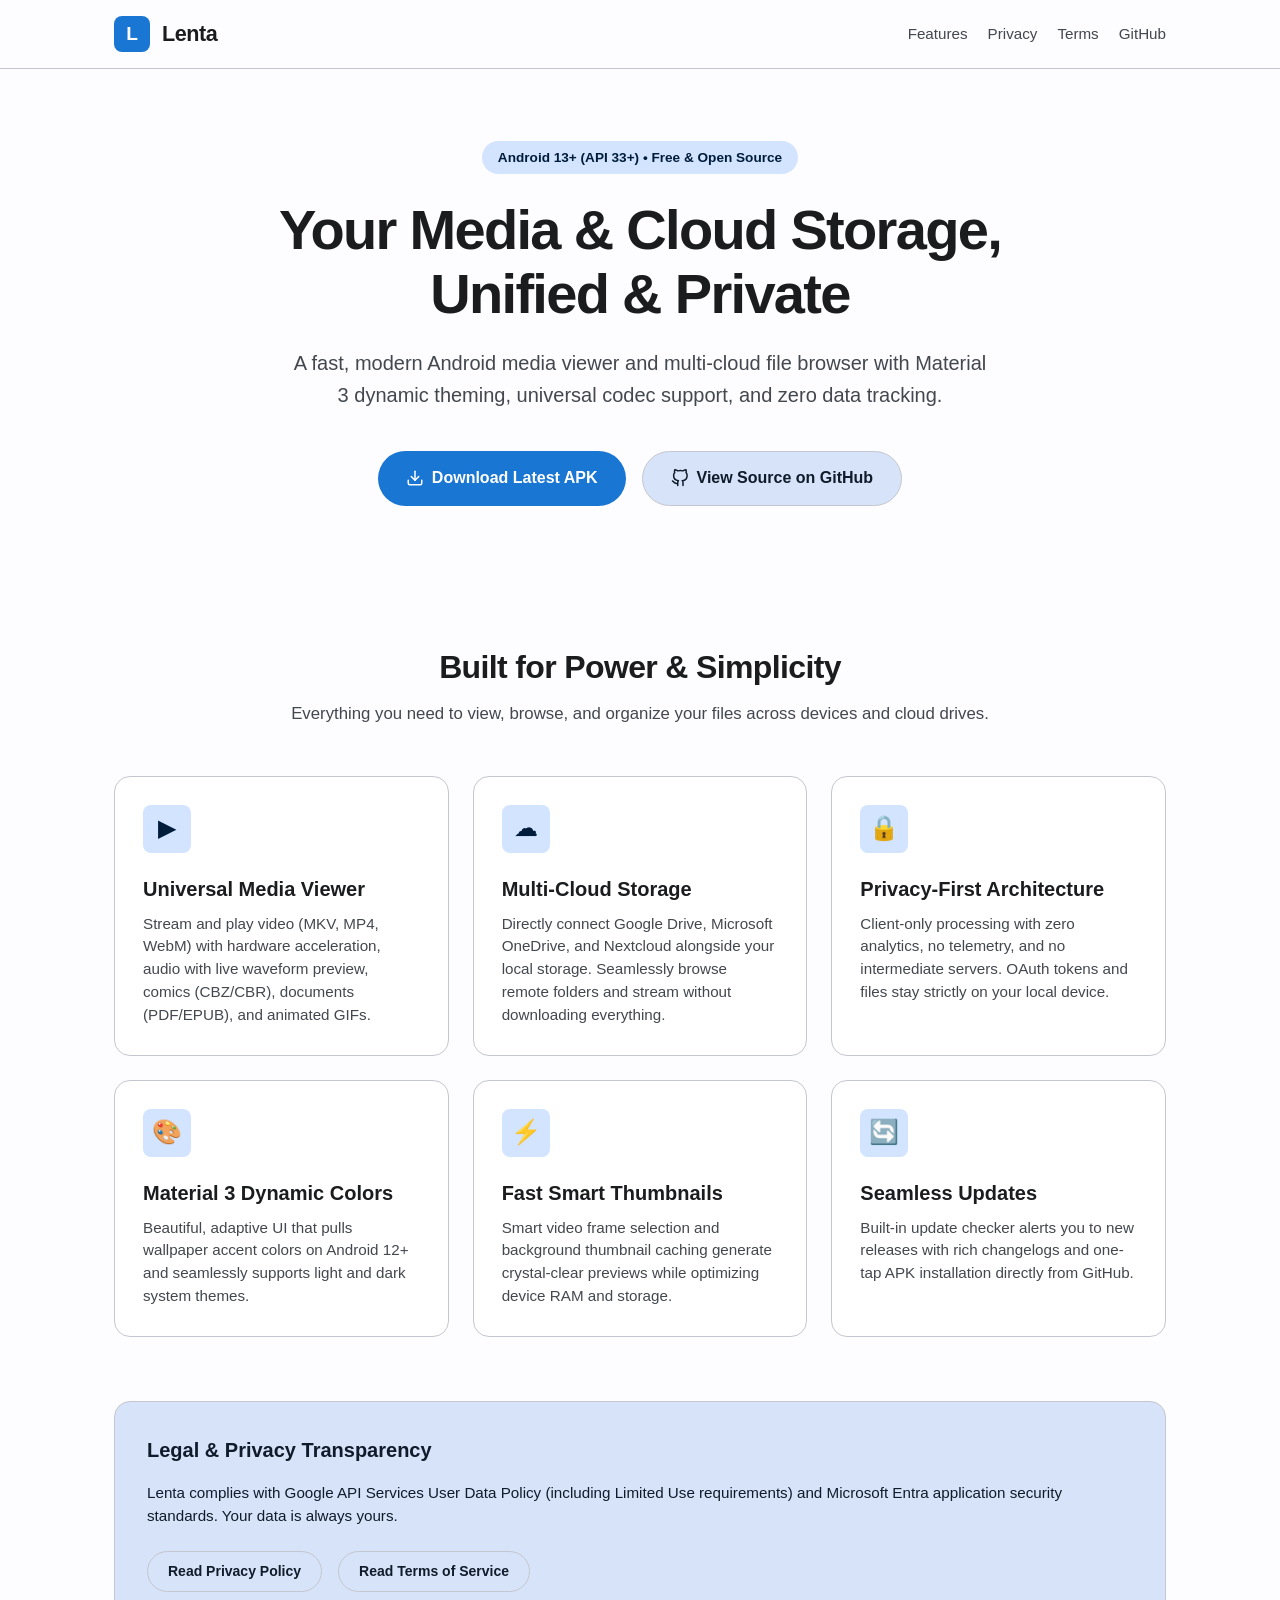
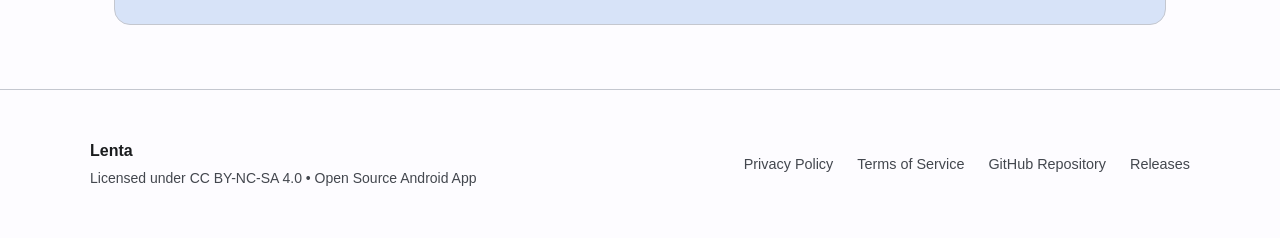
==== index.html @ 22934fb0 "github page and google property verification" ====
<!DOCTYPE html>
<html lang="en">
<head>
    <meta charset="UTF-8">
    <meta name="viewport" content="width=device-width, initial-scale=1.0">
    <meta name="google-site-verification" content="ZtHjuldc7rMnnBgxdYXIUR3T93fmiuFQ7Y9afFkG1KY" />
    <meta name="description" content="Lenta - Modern, privacy-focused media viewer and multi-cloud storage browser for Android.">
    <meta name="theme-color" content="#1976d2">
    <title>Lenta - Modern Media Viewer & Multi-Cloud Browser</title>
    <style>
        :root {
            --md-sys-color-primary: #1976d2;
            --md-sys-color-on-primary: #ffffff;
            --md-sys-color-primary-container: #d2e4ff;
            --md-sys-color-on-primary-container: #001c3b;
            --md-sys-color-secondary: #535f70;
            --md-sys-color-on-secondary: #ffffff;
            --md-sys-color-secondary-container: #d7e3f8;
            --md-sys-color-on-secondary-container: #101c2b;
            --md-sys-color-surface: #fdfcff;
            --md-sys-color-on-surface: #1a1c1e;
            --md-sys-color-surface-variant: #e0e2ec;
            --md-sys-color-on-surface-variant: #43474e;
            --md-sys-color-outline: #73777f;
            --md-sys-color-outline-variant: #c4c7cf;
            --md-sys-color-background: #fdfcff;
            --md-sys-color-on-background: #1a1c1e;
            --md-sys-color-card: #ffffff;
            --shadow-sm: 0 1px 3px rgba(0,0,0,0.12), 0 1px 2px rgba(0,0,0,0.24);
            --shadow-md: 0 4px 6px -1px rgba(0,0,0,0.1), 0 2px 4px -1px rgba(0,0,0,0.06);
            --shadow-lg: 0 10px 15px -3px rgba(0,0,0,0.1), 0 4px 6px -2px rgba(0,0,0,0.05);
            --radius-sm: 8px;
            --radius-md: 16px;
            --radius-lg: 24px;
            --radius-full: 9999px;
        }

        @media (prefers-color-scheme: dark) {
            :root {
                --md-sys-color-primary: #9ecaff;
                --md-sys-color-on-primary: #003258;
                --md-sys-color-primary-container: #00497d;
                --md-sys-color-on-primary-container: #d2e4ff;
                --md-sys-color-secondary: #bbc7db;
                --md-sys-color-on-secondary: #253140;
                --md-sys-color-secondary-container: #3c4858;
                --md-sys-color-on-secondary-container: #d7e3f8;
                --md-sys-color-surface: #1a1c1e;
                --md-sys-color-on-surface: #e2e2e6;
                --md-sys-color-surface-variant: #43474e;
                --md-sys-color-on-surface-variant: #c4c7cf;
                --md-sys-color-outline: #8d9199;
                --md-sys-color-outline-variant: #43474e;
                --md-sys-color-background: #121316;
                --md-sys-color-on-background: #e2e2e6;
                --md-sys-color-card: #1e2023;
                --shadow-sm: 0 1px 3px rgba(0,0,0,0.3);
                --shadow-md: 0 4px 6px rgba(0,0,0,0.4);
                --shadow-lg: 0 10px 20px rgba(0,0,0,0.5);
            }
        }

        * {
            box-sizing: border-box;
            margin: 0;
            padding: 0;
        }

        body {
            font-family: -apple-system, BlinkMacSystemFont, "Segoe UI", Roboto, Helvetica, Arial, sans-serif;
            background-color: var(--md-sys-color-background);
            color: var(--md-sys-color-on-background);
            line-height: 1.6;
            -webkit-font-smoothing: antialiased;
        }

        header {
            border-bottom: 1px solid var(--md-sys-color-outline-variant);
            position: sticky;
            top: 0;
            background: var(--md-sys-color-background);
            backdrop-filter: blur(8px);
            z-index: 100;
        }

        .nav-container {
            max-width: 1100px;
            margin: 0 auto;
            padding: 1rem 1.5rem;
            display: flex;
            justify-content: space-between;
            align-items: center;
        }

        .brand {
            display: flex;
            align-items: center;
            gap: 0.75rem;
            text-decoration: none;
            color: var(--md-sys-color-on-background);
            font-size: 1.35rem;
            font-weight: 700;
            letter-spacing: -0.02em;
        }

        .brand-icon {
            width: 36px;
            height: 36px;
            background: var(--md-sys-color-primary);
            color: var(--md-sys-color-on-primary);
            border-radius: var(--radius-sm);
            display: flex;
            align-items: center;
            justify-content: center;
            font-size: 1.2rem;
            font-weight: 800;
        }

        .nav-links {
            display: flex;
            align-items: center;
            gap: 1.25rem;
            list-style: none;
        }

        .nav-links a {
            text-decoration: none;
            color: var(--md-sys-color-on-surface-variant);
            font-weight: 500;
            font-size: 0.95rem;
            transition: color 0.2s ease;
        }

        .nav-links a:hover {
            color: var(--md-sys-color-primary);
        }

        .hero {
            max-width: 1100px;
            margin: 0 auto;
            padding: 4.5rem 1.5rem 3rem;
            text-align: center;
        }

        .hero-badge {
            display: inline-flex;
            align-items: center;
            gap: 0.5rem;
            background: var(--md-sys-color-primary-container);
            color: var(--md-sys-color-on-primary-container);
            padding: 0.35rem 1rem;
            border-radius: var(--radius-full);
            font-size: 0.85rem;
            font-weight: 600;
            margin-bottom: 1.5rem;
        }

        .hero h1 {
            font-size: clamp(2.2rem, 5vw, 3.5rem);
            font-weight: 800;
            line-height: 1.15;
            letter-spacing: -0.03em;
            margin-bottom: 1.25rem;
        }

        .hero p {
            font-size: clamp(1.05rem, 2vw, 1.25rem);
            color: var(--md-sys-color-on-surface-variant);
            max-width: 700px;
            margin: 0 auto 2.5rem;
        }

        .cta-buttons {
            display: flex;
            flex-wrap: wrap;
            gap: 1rem;
            justify-content: center;
            margin-bottom: 3.5rem;
        }

        .btn {
            display: inline-flex;
            align-items: center;
            gap: 0.5rem;
            padding: 0.85rem 1.75rem;
            border-radius: var(--radius-full);
            text-decoration: none;
            font-weight: 600;
            font-size: 1rem;
            transition: transform 0.15s ease, box-shadow 0.15s ease;
            cursor: pointer;
        }

        .btn:hover {
            transform: translateY(-2px);
            box-shadow: var(--shadow-md);
        }

        .btn:active {
            transform: translateY(0);
        }

        .btn-primary {
            background: var(--md-sys-color-primary);
            color: var(--md-sys-color-on-primary);
        }

        .btn-secondary {
            background: var(--md-sys-color-secondary-container);
            color: var(--md-sys-color-on-secondary-container);
            border: 1px solid var(--md-sys-color-outline-variant);
        }

        .features {
            max-width: 1100px;
            margin: 0 auto;
            padding: 2rem 1.5rem 4rem;
        }

        .section-title {
            text-align: center;
            margin-bottom: 3rem;
        }

        .section-title h2 {
            font-size: 2rem;
            font-weight: 700;
            margin-bottom: 0.5rem;
            letter-spacing: -0.02em;
        }

        .section-title p {
            color: var(--md-sys-color-on-surface-variant);
            font-size: 1.05rem;
        }

        .grid {
            display: grid;
            grid-template-columns: repeat(auto-fit, minmax(300px, 1fr));
            gap: 1.5rem;
        }

        .card {
            background: var(--md-sys-color-card);
            border: 1px solid var(--md-sys-color-outline-variant);
            border-radius: var(--radius-md);
            padding: 1.75rem;
            transition: transform 0.2s ease, box-shadow 0.2s ease;
        }

        .card:hover {
            transform: translateY(-4px);
            box-shadow: var(--shadow-md);
        }

        .card-icon {
            width: 48px;
            height: 48px;
            border-radius: var(--radius-sm);
            background: var(--md-sys-color-primary-container);
            color: var(--md-sys-color-on-primary-container);
            display: flex;
            align-items: center;
            justify-content: center;
            font-size: 1.5rem;
            margin-bottom: 1.25rem;
        }

        .card h3 {
            font-size: 1.25rem;
            font-weight: 600;
            margin-bottom: 0.5rem;
        }

        .card p {
            color: var(--md-sys-color-on-surface-variant);
            font-size: 0.95rem;
            line-height: 1.5;
        }

        .compliance-banner {
            max-width: 1100px;
            margin: 0 auto 4rem;
            padding: 0 1.5rem;
        }

        .banner-inner {
            background: var(--md-sys-color-secondary-container);
            color: var(--md-sys-color-on-secondary-container);
            border-radius: var(--radius-md);
            padding: 2rem;
            display: flex;
            flex-direction: column;
            gap: 1rem;
            border: 1px solid var(--md-sys-color-outline-variant);
        }

        .banner-inner h3 {
            font-size: 1.25rem;
            font-weight: 700;
        }

        .banner-inner p {
            font-size: 0.95rem;
            line-height: 1.5;
        }

        .banner-links {
            display: flex;
            flex-wrap: wrap;
            gap: 1rem;
            margin-top: 0.5rem;
        }

        footer {
            border-top: 1px solid var(--md-sys-color-outline-variant);
            background: var(--md-sys-color-surface);
            padding: 3rem 1.5rem;
        }

        .footer-container {
            max-width: 1100px;
            margin: 0 auto;
            display: flex;
            flex-wrap: wrap;
            justify-content: space-between;
            align-items: center;
            gap: 1.5rem;
        }

        .footer-left {
            display: flex;
            flex-direction: column;
            gap: 0.25rem;
        }

        .footer-left p {
            font-size: 0.875rem;
            color: var(--md-sys-color-on-surface-variant);
        }

        .footer-links {
            display: flex;
            flex-wrap: wrap;
            gap: 1.5rem;
            list-style: none;
        }

        .footer-links a {
            text-decoration: none;
            color: var(--md-sys-color-on-surface-variant);
            font-size: 0.9rem;
            transition: color 0.2s ease;
        }

        .footer-links a:hover {
            color: var(--md-sys-color-primary);
        }
    </style>
</head>
<body>
    <header>
        <nav class="nav-container">
            <a href="index.html" class="brand">
                <div class="brand-icon">L</div>
                <span>Lenta</span>
            </a>
            <ul class="nav-links">
                <li><a href="#features">Features</a></li>
                <li><a href="privacy.html">Privacy</a></li>
                <li><a href="terms.html">Terms</a></li>
                <li><a href="https://github.com/lvsovoy/lenta" target="_blank" rel="noopener">GitHub</a></li>
            </ul>
        </nav>
    </header>

    <main>
        <section class="hero">
            <div class="hero-badge">Android 13+ (API 33+) &bull; Free & Open Source</div>
            <h1>Your Media & Cloud Storage,<br>Unified & Private</h1>
            <p>A fast, modern Android media viewer and multi-cloud file browser with Material 3 dynamic theming, universal codec support, and zero data tracking.</p>
            <div class="cta-buttons">
                <a href="https://github.com/lvsovoy/lenta/releases/latest" class="btn btn-primary" target="_blank" rel="noopener">
                    <svg width="18" height="18" viewBox="0 0 24 24" fill="none" stroke="currentColor" stroke-width="2" stroke-linecap="round" stroke-linejoin="round"><path d="M21 15v4a2 2 0 0 1-2 2H5a2 2 0 0 1-2-2v-4"></path><polyline points="7 10 12 15 17 10"></polyline><line x1="12" y1="15" x2="12" y2="3"></line></svg>
                    Download Latest APK
                </a>
                <a href="https://github.com/lvsovoy/lenta" class="btn btn-secondary" target="_blank" rel="noopener">
                    <svg width="18" height="18" viewBox="0 0 24 24" fill="none" stroke="currentColor" stroke-width="2" stroke-linecap="round" stroke-linejoin="round"><path d="M9 19c-5 1.5-5-2.5-7-3m14 6v-3.87a3.37 3.37 0 0 0-.94-2.61c3.14-.35 6.44-1.54 6.44-7A5.44 5.44 0 0 0 20 4.77 5.07 5.07 0 0 0 19.91 1S18.73.65 16 2.48a13.38 13.38 0 0 0-7 0C6.27.65 5.09 1 5.09 1A5.07 5.07 0 0 0 5 4.77a5.44 5.44 0 0 0-1.5 3.78c0 5.42 3.3 6.61 6.44 7A3.37 3.37 0 0 0 9 18.13V22"></path></svg>
                    View Source on GitHub
                </a>
            </div>
        </section>

        <section class="features" id="features">
            <div class="section-title">
                <h2>Built for Power & Simplicity</h2>
                <p>Everything you need to view, browse, and organize your files across devices and cloud drives.</p>
            </div>
            <div class="grid">
                <div class="card">
                    <div class="card-icon">&#9654;</div>
                    <h3>Universal Media Viewer</h3>
                    <p>Stream and play video (MKV, MP4, WebM) with hardware acceleration, audio with live waveform preview, comics (CBZ/CBR), documents (PDF/EPUB), and animated GIFs.</p>
                </div>
                <div class="card">
                    <div class="card-icon">&#9729;</div>
                    <h3>Multi-Cloud Storage</h3>
                    <p>Directly connect Google Drive, Microsoft OneDrive, and Nextcloud alongside your local storage. Seamlessly browse remote folders and stream without downloading everything.</p>
                </div>
                <div class="card">
                    <div class="card-icon">&#128274;</div>
                    <h3>Privacy-First Architecture</h3>
                    <p>Client-only processing with zero analytics, no telemetry, and no intermediate servers. OAuth tokens and files stay strictly on your local device.</p>
                </div>
                <div class="card">
                    <div class="card-icon">&#127912;</div>
                    <h3>Material 3 Dynamic Colors</h3>
                    <p>Beautiful, adaptive UI that pulls wallpaper accent colors on Android 12+ and seamlessly supports light and dark system themes.</p>
                </div>
                <div class="card">
                    <div class="card-icon">&#9889;</div>
                    <h3>Fast Smart Thumbnails</h3>
                    <p>Smart video frame selection and background thumbnail caching generate crystal-clear previews while optimizing device RAM and storage.</p>
                </div>
                <div class="card">
                    <div class="card-icon">&#128260;</div>
                    <h3>Seamless Updates</h3>
                    <p>Built-in update checker alerts you to new releases with rich changelogs and one-tap APK installation directly from GitHub.</p>
                </div>
            </div>
        </section>

        <section class="compliance-banner">
            <div class="banner-inner">
                <h3>Legal & Privacy Transparency</h3>
                <p>Lenta complies with Google API Services User Data Policy (including Limited Use requirements) and Microsoft Entra application security standards. Your data is always yours.</p>
                <div class="banner-links">
                    <a href="privacy.html" class="btn btn-secondary" style="font-size: 0.875rem; padding: 0.5rem 1.25rem;">Read Privacy Policy</a>
                    <a href="terms.html" class="btn btn-secondary" style="font-size: 0.875rem; padding: 0.5rem 1.25rem;">Read Terms of Service</a>
                </div>
            </div>
        </section>
    </main>

    <footer>
        <div class="footer-container">
            <div class="footer-left">
                <strong>Lenta</strong>
                <p>Licensed under CC BY-NC-SA 4.0 &bull; Open Source Android App</p>
            </div>
            <ul class="footer-links">
                <li><a href="privacy.html">Privacy Policy</a></li>
                <li><a href="terms.html">Terms of Service</a></li>
                <li><a href="https://github.com/lvsovoy/lenta" target="_blank" rel="noopener">GitHub Repository</a></li>
                <li><a href="https://github.com/lvsovoy/lenta/releases" target="_blank" rel="noopener">Releases</a></li>
            </ul>
        </div>
    </footer>
</body>
</html>
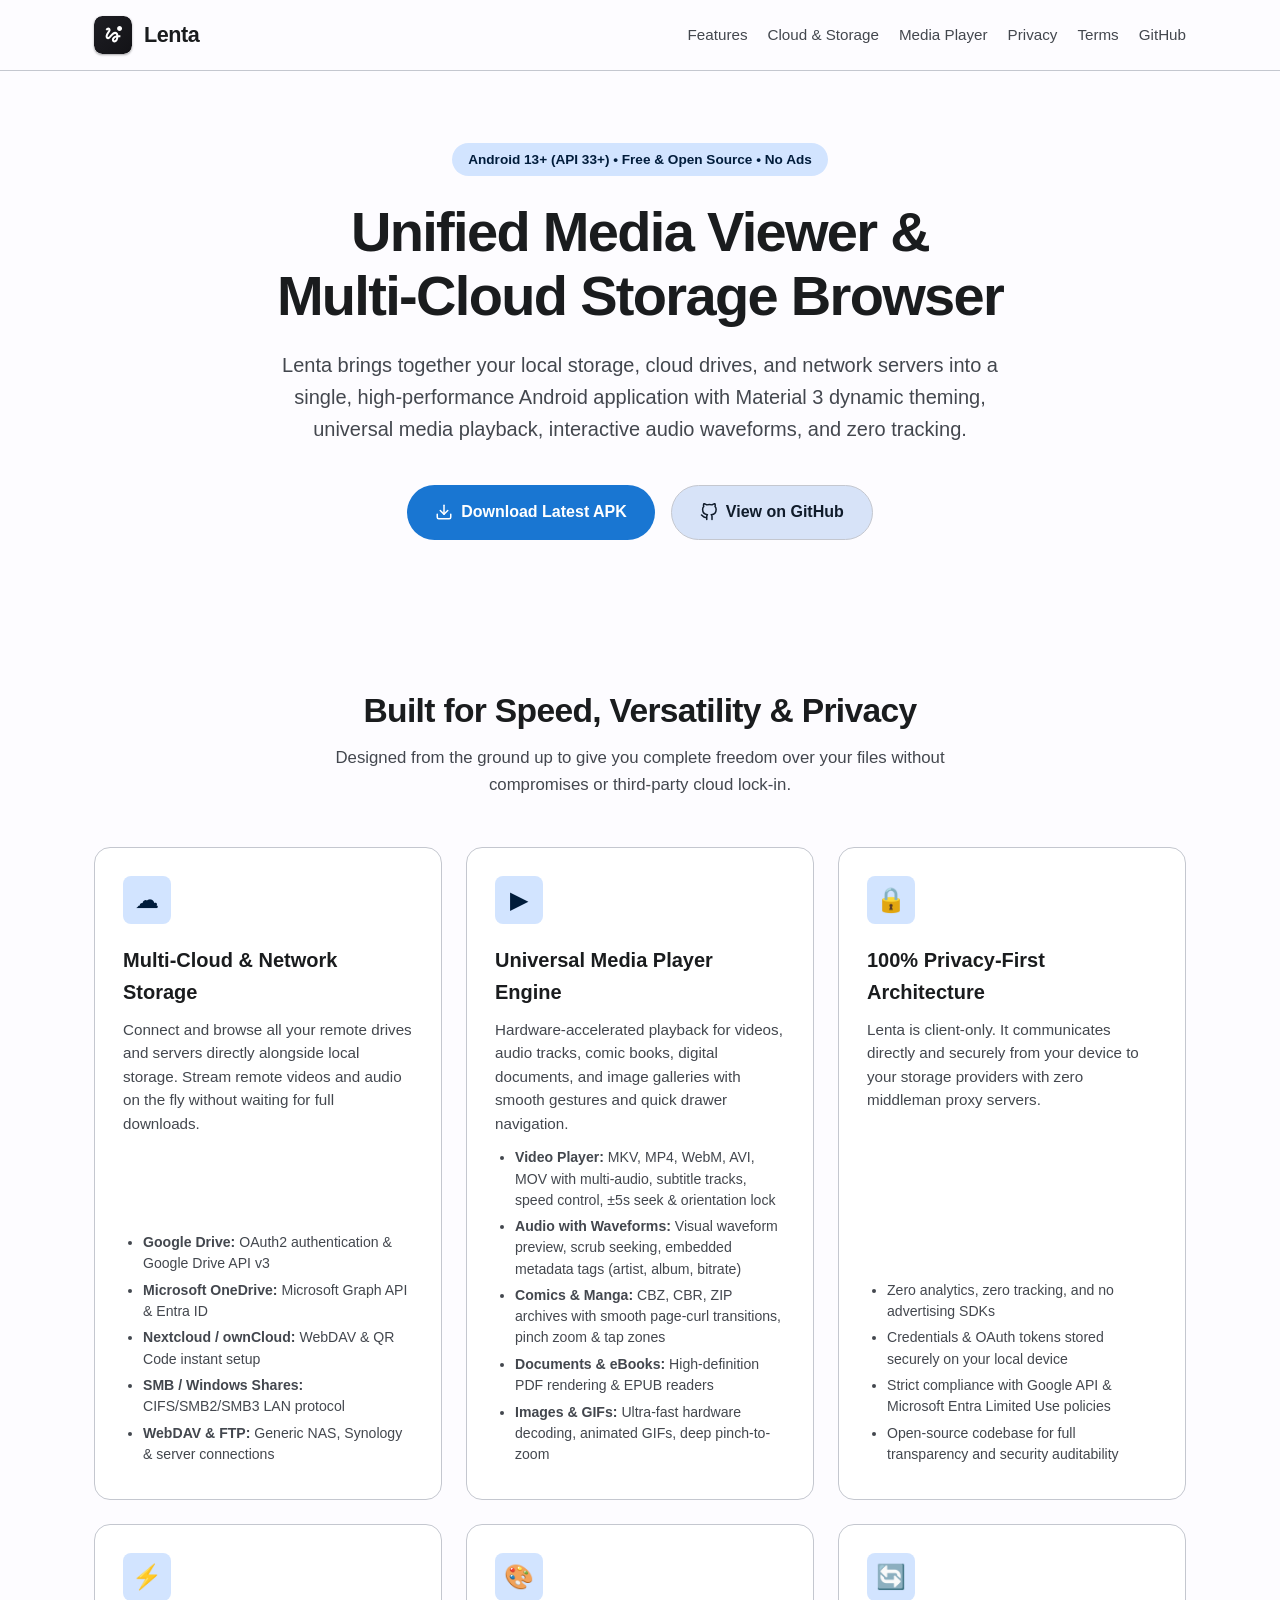
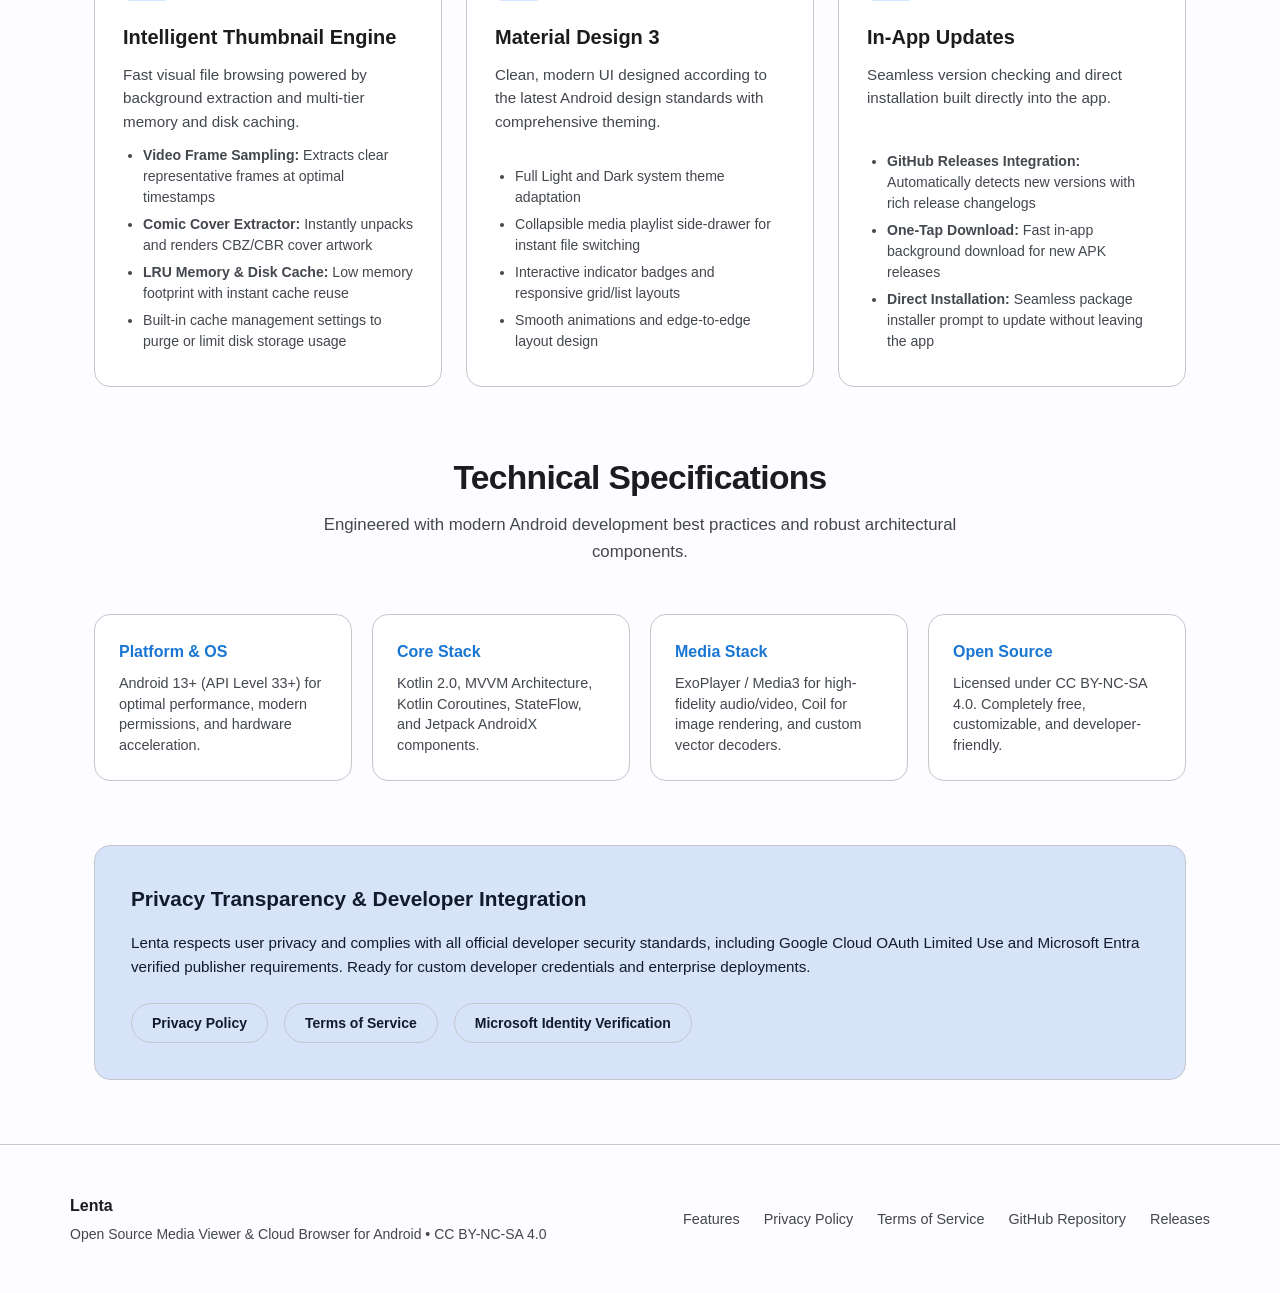
==== commit 3e148cf6: "github pages adjustment" ====
--- a/index.html
+++ b/index.html
@@ -4,369 +4,29 @@
     <meta charset="UTF-8">
     <meta name="viewport" content="width=device-width, initial-scale=1.0">
     <meta name="google-site-verification" content="ZtHjuldc7rMnnBgxdYXIUR3T93fmiuFQ7Y9afFkG1KY" />
-    <meta name="description" content="Lenta - Modern, privacy-focused media viewer and multi-cloud storage browser for Android.">
+    <meta name="description" content="Lenta - Modern, privacy-first media viewer and multi-cloud storage browser for Android. Stream video, audio with waveforms, CBZ comics, PDFs, and browse Google Drive, OneDrive, Nextcloud, SMB, WebDAV, FTP.">
     <meta name="theme-color" content="#1976d2">
-    <title>Lenta - Modern Media Viewer & Multi-Cloud Browser</title>
-    <style>
-        :root {
-            --md-sys-color-primary: #1976d2;
-            --md-sys-color-on-primary: #ffffff;
-            --md-sys-color-primary-container: #d2e4ff;
-            --md-sys-color-on-primary-container: #001c3b;
-            --md-sys-color-secondary: #535f70;
-            --md-sys-color-on-secondary: #ffffff;
-            --md-sys-color-secondary-container: #d7e3f8;
-            --md-sys-color-on-secondary-container: #101c2b;
-            --md-sys-color-surface: #fdfcff;
-            --md-sys-color-on-surface: #1a1c1e;
-            --md-sys-color-surface-variant: #e0e2ec;
-            --md-sys-color-on-surface-variant: #43474e;
-            --md-sys-color-outline: #73777f;
-            --md-sys-color-outline-variant: #c4c7cf;
-            --md-sys-color-background: #fdfcff;
-            --md-sys-color-on-background: #1a1c1e;
-            --md-sys-color-card: #ffffff;
-            --shadow-sm: 0 1px 3px rgba(0,0,0,0.12), 0 1px 2px rgba(0,0,0,0.24);
-            --shadow-md: 0 4px 6px -1px rgba(0,0,0,0.1), 0 2px 4px -1px rgba(0,0,0,0.06);
-            --shadow-lg: 0 10px 15px -3px rgba(0,0,0,0.1), 0 4px 6px -2px rgba(0,0,0,0.05);
-            --radius-sm: 8px;
-            --radius-md: 16px;
-            --radius-lg: 24px;
-            --radius-full: 9999px;
-        }
-
-        @media (prefers-color-scheme: dark) {
-            :root {
-                --md-sys-color-primary: #9ecaff;
-                --md-sys-color-on-primary: #003258;
-                --md-sys-color-primary-container: #00497d;
-                --md-sys-color-on-primary-container: #d2e4ff;
-                --md-sys-color-secondary: #bbc7db;
-                --md-sys-color-on-secondary: #253140;
-                --md-sys-color-secondary-container: #3c4858;
-                --md-sys-color-on-secondary-container: #d7e3f8;
-                --md-sys-color-surface: #1a1c1e;
-                --md-sys-color-on-surface: #e2e2e6;
-                --md-sys-color-surface-variant: #43474e;
-                --md-sys-color-on-surface-variant: #c4c7cf;
-                --md-sys-color-outline: #8d9199;
-                --md-sys-color-outline-variant: #43474e;
-                --md-sys-color-background: #121316;
-                --md-sys-color-on-background: #e2e2e6;
-                --md-sys-color-card: #1e2023;
-                --shadow-sm: 0 1px 3px rgba(0,0,0,0.3);
-                --shadow-md: 0 4px 6px rgba(0,0,0,0.4);
-                --shadow-lg: 0 10px 20px rgba(0,0,0,0.5);
-            }
-        }
-
-        * {
-            box-sizing: border-box;
-            margin: 0;
-            padding: 0;
-        }
-
-        body {
-            font-family: -apple-system, BlinkMacSystemFont, "Segoe UI", Roboto, Helvetica, Arial, sans-serif;
-            background-color: var(--md-sys-color-background);
-            color: var(--md-sys-color-on-background);
-            line-height: 1.6;
-            -webkit-font-smoothing: antialiased;
-        }
-
-        header {
-            border-bottom: 1px solid var(--md-sys-color-outline-variant);
-            position: sticky;
-            top: 0;
-            background: var(--md-sys-color-background);
-            backdrop-filter: blur(8px);
-            z-index: 100;
-        }
-
-        .nav-container {
-            max-width: 1100px;
-            margin: 0 auto;
-            padding: 1rem 1.5rem;
-            display: flex;
-            justify-content: space-between;
-            align-items: center;
-        }
-
-        .brand {
-            display: flex;
-            align-items: center;
-            gap: 0.75rem;
-            text-decoration: none;
-            color: var(--md-sys-color-on-background);
-            font-size: 1.35rem;
-            font-weight: 700;
-            letter-spacing: -0.02em;
-        }
-
-        .brand-icon {
-            width: 36px;
-            height: 36px;
-            background: var(--md-sys-color-primary);
-            color: var(--md-sys-color-on-primary);
-            border-radius: var(--radius-sm);
-            display: flex;
-            align-items: center;
-            justify-content: center;
-            font-size: 1.2rem;
-            font-weight: 800;
-        }
-
-        .nav-links {
-            display: flex;
-            align-items: center;
-            gap: 1.25rem;
-            list-style: none;
-        }
-
-        .nav-links a {
-            text-decoration: none;
-            color: var(--md-sys-color-on-surface-variant);
-            font-weight: 500;
-            font-size: 0.95rem;
-            transition: color 0.2s ease;
-        }
-
-        .nav-links a:hover {
-            color: var(--md-sys-color-primary);
-        }
-
-        .hero {
-            max-width: 1100px;
-            margin: 0 auto;
-            padding: 4.5rem 1.5rem 3rem;
-            text-align: center;
-        }
-
-        .hero-badge {
-            display: inline-flex;
-            align-items: center;
-            gap: 0.5rem;
-            background: var(--md-sys-color-primary-container);
-            color: var(--md-sys-color-on-primary-container);
-            padding: 0.35rem 1rem;
-            border-radius: var(--radius-full);
-            font-size: 0.85rem;
-            font-weight: 600;
-            margin-bottom: 1.5rem;
-        }
-
-        .hero h1 {
-            font-size: clamp(2.2rem, 5vw, 3.5rem);
-            font-weight: 800;
-            line-height: 1.15;
-            letter-spacing: -0.03em;
-            margin-bottom: 1.25rem;
-        }
-
-        .hero p {
-            font-size: clamp(1.05rem, 2vw, 1.25rem);
-            color: var(--md-sys-color-on-surface-variant);
-            max-width: 700px;
-            margin: 0 auto 2.5rem;
-        }
-
-        .cta-buttons {
-            display: flex;
-            flex-wrap: wrap;
-            gap: 1rem;
-            justify-content: center;
-            margin-bottom: 3.5rem;
-        }
-
-        .btn {
-            display: inline-flex;
-            align-items: center;
-            gap: 0.5rem;
-            padding: 0.85rem 1.75rem;
-            border-radius: var(--radius-full);
-            text-decoration: none;
-            font-weight: 600;
-            font-size: 1rem;
-            transition: transform 0.15s ease, box-shadow 0.15s ease;
-            cursor: pointer;
-        }
-
-        .btn:hover {
-            transform: translateY(-2px);
-            box-shadow: var(--shadow-md);
-        }
-
-        .btn:active {
-            transform: translateY(0);
-        }
-
-        .btn-primary {
-            background: var(--md-sys-color-primary);
-            color: var(--md-sys-color-on-primary);
-        }
-
-        .btn-secondary {
-            background: var(--md-sys-color-secondary-container);
-            color: var(--md-sys-color-on-secondary-container);
-            border: 1px solid var(--md-sys-color-outline-variant);
-        }
-
-        .features {
-            max-width: 1100px;
-            margin: 0 auto;
-            padding: 2rem 1.5rem 4rem;
-        }
-
-        .section-title {
-            text-align: center;
-            margin-bottom: 3rem;
-        }
-
-        .section-title h2 {
-            font-size: 2rem;
-            font-weight: 700;
-            margin-bottom: 0.5rem;
-            letter-spacing: -0.02em;
-        }
-
-        .section-title p {
-            color: var(--md-sys-color-on-surface-variant);
-            font-size: 1.05rem;
-        }
-
-        .grid {
-            display: grid;
-            grid-template-columns: repeat(auto-fit, minmax(300px, 1fr));
-            gap: 1.5rem;
-        }
-
-        .card {
-            background: var(--md-sys-color-card);
-            border: 1px solid var(--md-sys-color-outline-variant);
-            border-radius: var(--radius-md);
-            padding: 1.75rem;
-            transition: transform 0.2s ease, box-shadow 0.2s ease;
-        }
-
-        .card:hover {
-            transform: translateY(-4px);
-            box-shadow: var(--shadow-md);
-        }
-
-        .card-icon {
-            width: 48px;
-            height: 48px;
-            border-radius: var(--radius-sm);
-            background: var(--md-sys-color-primary-container);
-            color: var(--md-sys-color-on-primary-container);
-            display: flex;
-            align-items: center;
-            justify-content: center;
-            font-size: 1.5rem;
-            margin-bottom: 1.25rem;
-        }
-
-        .card h3 {
-            font-size: 1.25rem;
-            font-weight: 600;
-            margin-bottom: 0.5rem;
-        }
-
-        .card p {
-            color: var(--md-sys-color-on-surface-variant);
-            font-size: 0.95rem;
-            line-height: 1.5;
-        }
-
-        .compliance-banner {
-            max-width: 1100px;
-            margin: 0 auto 4rem;
-            padding: 0 1.5rem;
-        }
-
-        .banner-inner {
-            background: var(--md-sys-color-secondary-container);
-            color: var(--md-sys-color-on-secondary-container);
-            border-radius: var(--radius-md);
-            padding: 2rem;
-            display: flex;
-            flex-direction: column;
-            gap: 1rem;
-            border: 1px solid var(--md-sys-color-outline-variant);
-        }
-
-        .banner-inner h3 {
-            font-size: 1.25rem;
-            font-weight: 700;
-        }
-
-        .banner-inner p {
-            font-size: 0.95rem;
-            line-height: 1.5;
-        }
-
-        .banner-links {
-            display: flex;
-            flex-wrap: wrap;
-            gap: 1rem;
-            margin-top: 0.5rem;
-        }
-
-        footer {
-            border-top: 1px solid var(--md-sys-color-outline-variant);
-            background: var(--md-sys-color-surface);
-            padding: 3rem 1.5rem;
-        }
-
-        .footer-container {
-            max-width: 1100px;
-            margin: 0 auto;
-            display: flex;
-            flex-wrap: wrap;
-            justify-content: space-between;
-            align-items: center;
-            gap: 1.5rem;
-        }
-
-        .footer-left {
-            display: flex;
-            flex-direction: column;
-            gap: 0.25rem;
-        }
-
-        .footer-left p {
-            font-size: 0.875rem;
-            color: var(--md-sys-color-on-surface-variant);
-        }
-
-        .footer-links {
-            display: flex;
-            flex-wrap: wrap;
-            gap: 1.5rem;
-            list-style: none;
-        }
-
-        .footer-links a {
-            text-decoration: none;
-            color: var(--md-sys-color-on-surface-variant);
-            font-size: 0.9rem;
-            transition: color 0.2s ease;
-        }
-
-        .footer-links a:hover {
-            color: var(--md-sys-color-primary);
-        }
-    </style>
+    
+    <!-- App Icons & Favicon -->
+    <link rel="icon" type="image/svg+xml" href=".gh_pages/icon.svg">
+    <link rel="apple-touch-icon" href=".gh_pages/icon.svg">
+    
+    <title>Lenta - Modern Media Viewer & Multi-Cloud Browser for Android</title>
+    
+    <!-- Stylesheet -->
+    <link rel="stylesheet" href=".gh_pages/styles.css">
 </head>
 <body>
     <header>
         <nav class="nav-container">
             <a href="index.html" class="brand">
-                <div class="brand-icon">L</div>
+                <img src=".gh_pages/icon.svg" alt="Lenta App Icon" class="brand-icon">
                 <span>Lenta</span>
             </a>
             <ul class="nav-links">
                 <li><a href="#features">Features</a></li>
+                <li><a href="#storage">Cloud & Storage</a></li>
+                <li><a href="#media">Media Player</a></li>
                 <li><a href="privacy.html">Privacy</a></li>
                 <li><a href="terms.html">Terms</a></li>
                 <li><a href="https://github.com/lvsovoy/lenta" target="_blank" rel="noopener">GitHub</a></li>
@@ -375,10 +35,11 @@
     </header>
 
     <main>
+        <!-- Hero Section -->
         <section class="hero">
-            <div class="hero-badge">Android 13+ (API 33+) &bull; Free & Open Source</div>
-            <h1>Your Media & Cloud Storage,<br>Unified & Private</h1>
-            <p>A fast, modern Android media viewer and multi-cloud file browser with Material 3 dynamic theming, universal codec support, and zero data tracking.</p>
+            <div class="hero-badge">Android 13+ (API 33+) &bull; Free & Open Source &bull; No Ads</div>
+            <h1>Unified Media Viewer &amp;<br>Multi-Cloud Storage Browser</h1>
+            <p>Lenta brings together your local storage, cloud drives, and network servers into a single, high-performance Android application with Material 3 dynamic theming, universal media playback, interactive audio waveforms, and zero tracking.</p>
             <div class="cta-buttons">
                 <a href="https://github.com/lvsovoy/lenta/releases/latest" class="btn btn-primary" target="_blank" rel="noopener">
                     <svg width="18" height="18" viewBox="0 0 24 24" fill="none" stroke="currentColor" stroke-width="2" stroke-linecap="round" stroke-linejoin="round"><path d="M21 15v4a2 2 0 0 1-2 2H5a2 2 0 0 1-2-2v-4"></path><polyline points="7 10 12 15 17 10"></polyline><line x1="12" y1="15" x2="12" y2="3"></line></svg>
@@ -386,57 +47,134 @@
                 </a>
                 <a href="https://github.com/lvsovoy/lenta" class="btn btn-secondary" target="_blank" rel="noopener">
                     <svg width="18" height="18" viewBox="0 0 24 24" fill="none" stroke="currentColor" stroke-width="2" stroke-linecap="round" stroke-linejoin="round"><path d="M9 19c-5 1.5-5-2.5-7-3m14 6v-3.87a3.37 3.37 0 0 0-.94-2.61c3.14-.35 6.44-1.54 6.44-7A5.44 5.44 0 0 0 20 4.77 5.07 5.07 0 0 0 19.91 1S18.73.65 16 2.48a13.38 13.38 0 0 0-7 0C6.27.65 5.09 1 5.09 1A5.07 5.07 0 0 0 5 4.77a5.44 5.44 0 0 0-1.5 3.78c0 5.42 3.3 6.61 6.44 7A3.37 3.37 0 0 0 9 18.13V22"></path></svg>
-                    View Source on GitHub
+                    View on GitHub
                 </a>
             </div>
         </section>
 
+        <!-- Core App Features Grid -->
         <section class="features" id="features">
             <div class="section-title">
-                <h2>Built for Power & Simplicity</h2>
-                <p>Everything you need to view, browse, and organize your files across devices and cloud drives.</p>
+                <h2>Built for Speed, Versatility &amp; Privacy</h2>
+                <p>Designed from the ground up to give you complete freedom over your files without compromises or third-party cloud lock-in.</p>
             </div>
             <div class="grid">
-                <div class="card">
+                <!-- Card 1: Multi-Cloud -->
+                <div class="card" id="storage">
+                    <div class="card-icon">&#9729;</div>
+                    <h3>Multi-Cloud &amp; Network Storage</h3>
+                    <p>Connect and browse all your remote drives and servers directly alongside local storage. Stream remote videos and audio on the fly without waiting for full downloads.</p>
+                    <ul>
+                        <li><strong>Google Drive:</strong> OAuth2 authentication &amp; Google Drive API v3</li>
+                        <li><strong>Microsoft OneDrive:</strong> Microsoft Graph API &amp; Entra ID</li>
+                        <li><strong>Nextcloud / ownCloud:</strong> WebDAV &amp; QR Code instant setup</li>
+                        <li><strong>SMB / Windows Shares:</strong> CIFS/SMB2/SMB3 LAN protocol</li>
+                        <li><strong>WebDAV &amp; FTP:</strong> Generic NAS, Synology &amp; server connections</li>
+                    </ul>
+                </div>
+
+                <!-- Card 2: Universal Media Engine -->
+                <div class="card" id="media">
                     <div class="card-icon">&#9654;</div>
-                    <h3>Universal Media Viewer</h3>
-                    <p>Stream and play video (MKV, MP4, WebM) with hardware acceleration, audio with live waveform preview, comics (CBZ/CBR), documents (PDF/EPUB), and animated GIFs.</p>
+                    <h3>Universal Media Player Engine</h3>
+                    <p>Hardware-accelerated playback for videos, audio tracks, comic books, digital documents, and image galleries with smooth gestures and quick drawer navigation.</p>
+                    <ul>
+                        <li><strong>Video Player:</strong> MKV, MP4, WebM, AVI, MOV with multi-audio, subtitle tracks, speed control, ±5s seek &amp; orientation lock</li>
+                        <li><strong>Audio with Waveforms:</strong> Visual waveform preview, scrub seeking, embedded metadata tags (artist, album, bitrate)</li>
+                        <li><strong>Comics &amp; Manga:</strong> CBZ, CBR, ZIP archives with smooth page-curl transitions, pinch zoom &amp; tap zones</li>
+                        <li><strong>Documents &amp; eBooks:</strong> High-definition PDF rendering &amp; EPUB readers</li>
+                        <li><strong>Images &amp; GIFs:</strong> Ultra-fast hardware decoding, animated GIFs, deep pinch-to-zoom</li>
+                    </ul>
                 </div>
-                <div class="card">
-                    <div class="card-icon">&#9729;</div>
-                    <h3>Multi-Cloud Storage</h3>
-                    <p>Directly connect Google Drive, Microsoft OneDrive, and Nextcloud alongside your local storage. Seamlessly browse remote folders and stream without downloading everything.</p>
-                </div>
+
+                <!-- Card 3: Privacy Architecture -->
                 <div class="card">
                     <div class="card-icon">&#128274;</div>
-                    <h3>Privacy-First Architecture</h3>
-                    <p>Client-only processing with zero analytics, no telemetry, and no intermediate servers. OAuth tokens and files stay strictly on your local device.</p>
+                    <h3>100% Privacy-First Architecture</h3>
+                    <p>Lenta is client-only. It communicates directly and securely from your device to your storage providers with zero middleman proxy servers.</p>
+                    <ul>
+                        <li>Zero analytics, zero tracking, and no advertising SDKs</li>
+                        <li>Credentials &amp; OAuth tokens stored securely on your local device</li>
+                        <li>Strict compliance with Google API &amp; Microsoft Entra Limited Use policies</li>
+                        <li>Open-source codebase for full transparency and security auditability</li>
+                    </ul>
                 </div>
+
+                <!-- Card 4: Smart Thumbnails -->
+                <div class="card">
+                    <div class="card-icon">&#9889;</div>
+                    <h3>Intelligent Thumbnail Engine</h3>
+                    <p>Fast visual file browsing powered by background extraction and multi-tier memory and disk caching.</p>
+                    <ul>
+                        <li><strong>Video Frame Sampling:</strong> Extracts clear representative frames at optimal timestamps</li>
+                        <li><strong>Comic Cover Extractor:</strong> Instantly unpacks and renders CBZ/CBR cover artwork</li>
+                        <li><strong>LRU Memory &amp; Disk Cache:</strong> Low memory footprint with instant cache reuse</li>
+                        <li>Built-in cache management settings to purge or limit disk storage usage</li>
+                    </ul>
+                </div>
+
+                <!-- Card 5: Material Design 3 -->
                 <div class="card">
                     <div class="card-icon">&#127912;</div>
-                    <h3>Material 3 Dynamic Colors</h3>
-                    <p>Beautiful, adaptive UI that pulls wallpaper accent colors on Android 12+ and seamlessly supports light and dark system themes.</p>
+                    <h3>Material Design 3</h3>
+                    <p>Clean, modern UI designed according to the latest Android design standards with comprehensive theming.</p>
+                    <ul>
+                        <li>Full Light and Dark system theme adaptation</li>
+                        <li>Collapsible media playlist side-drawer for instant file switching</li>
+                        <li>Interactive indicator badges and responsive grid/list layouts</li>
+                        <li>Smooth animations and edge-to-edge layout design</li>
+                    </ul>
                 </div>
-                <div class="card">
-                    <div class="card-icon">&#9889;</div>
-                    <h3>Fast Smart Thumbnails</h3>
-                    <p>Smart video frame selection and background thumbnail caching generate crystal-clear previews while optimizing device RAM and storage.</p>
-                </div>
+
+                <!-- Card 6: In-App Updates -->
                 <div class="card">
                     <div class="card-icon">&#128260;</div>
-                    <h3>Seamless Updates</h3>
-                    <p>Built-in update checker alerts you to new releases with rich changelogs and one-tap APK installation directly from GitHub.</p>
+                    <h3>In-App Updates</h3>
+                    <p>Seamless version checking and direct installation built directly into the app.</p>
+                    <ul>
+                        <li><strong>GitHub Releases Integration:</strong> Automatically detects new versions with rich release changelogs</li>
+                        <li><strong>One-Tap Download:</strong> Fast in-app background download for new APK releases</li>
+                        <li><strong>Direct Installation:</strong> Seamless package installer prompt to update without leaving the app</li>
+                    </ul>
                 </div>
             </div>
         </section>
 
+        <!-- Technical Specifications Section -->
+        <section class="specs-section">
+            <div class="section-title">
+                <h2>Technical Specifications</h2>
+                <p>Engineered with modern Android development best practices and robust architectural components.</p>
+            </div>
+            <div class="specs-grid">
+                <div class="spec-box">
+                    <h4>Platform &amp; OS</h4>
+                    <p>Android 13+ (API Level 33+) for optimal performance, modern permissions, and hardware acceleration.</p>
+                </div>
+                <div class="spec-box">
+                    <h4>Core Stack</h4>
+                    <p>Kotlin 2.0, MVVM Architecture, Kotlin Coroutines, StateFlow, and Jetpack AndroidX components.</p>
+                </div>
+                <div class="spec-box">
+                    <h4>Media Stack</h4>
+                    <p>ExoPlayer / Media3 for high-fidelity audio/video, Coil for image rendering, and custom vector decoders.</p>
+                </div>
+                <div class="spec-box">
+                    <h4>Open Source</h4>
+                    <p>Licensed under CC BY-NC-SA 4.0. Completely free, customizable, and developer-friendly.</p>
+                </div>
+            </div>
+        </section>
+
+        <!-- Compliance & Legal Banner -->
         <section class="compliance-banner">
             <div class="banner-inner">
-                <h3>Legal & Privacy Transparency</h3>
-                <p>Lenta complies with Google API Services User Data Policy (including Limited Use requirements) and Microsoft Entra application security standards. Your data is always yours.</p>
+                <h3>Privacy Transparency &amp; Developer Integration</h3>
+                <p>Lenta respects user privacy and complies with all official developer security standards, including Google Cloud OAuth Limited Use and Microsoft Entra verified publisher requirements. Ready for custom developer credentials and enterprise deployments.</p>
                 <div class="banner-links">
-                    <a href="privacy.html" class="btn btn-secondary" style="font-size: 0.875rem; padding: 0.5rem 1.25rem;">Read Privacy Policy</a>
-                    <a href="terms.html" class="btn btn-secondary" style="font-size: 0.875rem; padding: 0.5rem 1.25rem;">Read Terms of Service</a>
+                    <a href="privacy.html" class="btn btn-secondary" style="font-size: 0.875rem; padding: 0.5rem 1.25rem;">Privacy Policy</a>
+                    <a href="terms.html" class="btn btn-secondary" style="font-size: 0.875rem; padding: 0.5rem 1.25rem;">Terms of Service</a>
+                    <a href=".well-known/microsoft-identity-association.json" class="btn btn-secondary" style="font-size: 0.875rem; padding: 0.5rem 1.25rem;" target="_blank">Microsoft Identity Verification</a>
                 </div>
             </div>
         </section>
@@ -446,9 +184,10 @@
         <div class="footer-container">
             <div class="footer-left">
                 <strong>Lenta</strong>
-                <p>Licensed under CC BY-NC-SA 4.0 &bull; Open Source Android App</p>
+                <p>Open Source Media Viewer &amp; Cloud Browser for Android &bull; CC BY-NC-SA 4.0</p>
             </div>
             <ul class="footer-links">
+                <li><a href="#features">Features</a></li>
                 <li><a href="privacy.html">Privacy Policy</a></li>
                 <li><a href="terms.html">Terms of Service</a></li>
                 <li><a href="https://github.com/lvsovoy/lenta" target="_blank" rel="noopener">GitHub Repository</a></li>
--- a/.gh_pages/styles.css
+++ b/.gh_pages/styles.css
@@ -0,0 +1,469 @@
+:root {
+    --md-sys-color-primary: #1976d2;
+    --md-sys-color-on-primary: #ffffff;
+    --md-sys-color-primary-container: #d2e4ff;
+    --md-sys-color-on-primary-container: #001c3b;
+    --md-sys-color-secondary: #535f70;
+    --md-sys-color-on-secondary: #ffffff;
+    --md-sys-color-secondary-container: #d7e3f8;
+    --md-sys-color-on-secondary-container: #101c2b;
+    --md-sys-color-tertiary: #6b5778;
+    --md-sys-color-tertiary-container: #f3daff;
+    --md-sys-color-on-tertiary-container: #251432;
+    --md-sys-color-surface: #fdfcff;
+    --md-sys-color-on-surface: #1a1c1e;
+    --md-sys-color-surface-variant: #e0e2ec;
+    --md-sys-color-on-surface-variant: #43474e;
+    --md-sys-color-outline: #73777f;
+    --md-sys-color-outline-variant: #c4c7cf;
+    --md-sys-color-background: #fdfcff;
+    --md-sys-color-on-background: #1a1c1e;
+    --md-sys-color-card: #ffffff;
+    --shadow-sm: 0 1px 3px rgba(0,0,0,0.12), 0 1px 2px rgba(0,0,0,0.24);
+    --shadow-md: 0 4px 6px -1px rgba(0,0,0,0.1), 0 2px 4px -1px rgba(0,0,0,0.06);
+    --shadow-lg: 0 10px 15px -3px rgba(0,0,0,0.1), 0 4px 6px -2px rgba(0,0,0,0.05);
+    --radius-sm: 8px;
+    --radius-md: 16px;
+    --radius-lg: 24px;
+    --radius-full: 9999px;
+}
+
+@media (prefers-color-scheme: dark) {
+    :root {
+        --md-sys-color-primary: #9ecaff;
+        --md-sys-color-on-primary: #003258;
+        --md-sys-color-primary-container: #00497d;
+        --md-sys-color-on-primary-container: #d2e4ff;
+        --md-sys-color-secondary: #bbc7db;
+        --md-sys-color-on-secondary: #253140;
+        --md-sys-color-secondary-container: #3c4858;
+        --md-sys-color-on-secondary-container: #d7e3f8;
+        --md-sys-color-tertiary: #d7bee4;
+        --md-sys-color-tertiary-container: #534060;
+        --md-sys-color-on-tertiary-container: #f3daff;
+        --md-sys-color-surface: #1a1c1e;
+        --md-sys-color-on-surface: #e2e2e6;
+        --md-sys-color-surface-variant: #43474e;
+        --md-sys-color-on-surface-variant: #c4c7cf;
+        --md-sys-color-outline: #8d9199;
+        --md-sys-color-outline-variant: #43474e;
+        --md-sys-color-background: #121316;
+        --md-sys-color-on-background: #e2e2e6;
+        --md-sys-color-card: #1e2023;
+        --shadow-sm: 0 1px 3px rgba(0,0,0,0.3);
+        --shadow-md: 0 4px 6px rgba(0,0,0,0.4);
+        --shadow-lg: 0 10px 20px rgba(0,0,0,0.5);
+    }
+}
+
+* {
+    box-sizing: border-box;
+    margin: 0;
+    padding: 0;
+}
+
+body {
+    font-family: -apple-system, BlinkMacSystemFont, "Segoe UI", Roboto, Helvetica, Arial, sans-serif;
+    background-color: var(--md-sys-color-background);
+    color: var(--md-sys-color-on-background);
+    line-height: 1.6;
+    -webkit-font-smoothing: antialiased;
+}
+
+header {
+    border-bottom: 1px solid var(--md-sys-color-outline-variant);
+    position: sticky;
+    top: 0;
+    background: var(--md-sys-color-background);
+    backdrop-filter: blur(8px);
+    z-index: 100;
+}
+
+.nav-container {
+    max-width: 1140px;
+    margin: 0 auto;
+    padding: 1rem 1.5rem;
+    display: flex;
+    justify-content: space-between;
+    align-items: center;
+}
+
+.brand {
+    display: flex;
+    align-items: center;
+    gap: 0.75rem;
+    text-decoration: none;
+    color: var(--md-sys-color-on-background);
+    font-size: 1.35rem;
+    font-weight: 700;
+    letter-spacing: -0.02em;
+}
+
+.brand-icon {
+    width: 38px;
+    height: 38px;
+    border-radius: var(--radius-sm);
+    display: block;
+    object-fit: contain;
+    box-shadow: var(--shadow-sm);
+}
+
+.nav-links {
+    display: flex;
+    align-items: center;
+    gap: 1.25rem;
+    list-style: none;
+}
+
+.nav-links a {
+    text-decoration: none;
+    color: var(--md-sys-color-on-surface-variant);
+    font-weight: 500;
+    font-size: 0.95rem;
+    transition: color 0.2s ease;
+}
+
+.nav-links a:hover {
+    color: var(--md-sys-color-primary);
+}
+
+.hero {
+    max-width: 1140px;
+    margin: 0 auto;
+    padding: 4.5rem 1.5rem 3rem;
+    text-align: center;
+}
+
+.hero-badge {
+    display: inline-flex;
+    align-items: center;
+    gap: 0.5rem;
+    background: var(--md-sys-color-primary-container);
+    color: var(--md-sys-color-on-primary-container);
+    padding: 0.35rem 1rem;
+    border-radius: var(--radius-full);
+    font-size: 0.85rem;
+    font-weight: 600;
+    margin-bottom: 1.5rem;
+}
+
+.hero h1 {
+    font-size: clamp(2.2rem, 5vw, 3.5rem);
+    font-weight: 800;
+    line-height: 1.15;
+    letter-spacing: -0.03em;
+    margin-bottom: 1.25rem;
+}
+
+.hero p {
+    font-size: clamp(1.05rem, 2vw, 1.25rem);
+    color: var(--md-sys-color-on-surface-variant);
+    max-width: 760px;
+    margin: 0 auto 2.5rem;
+}
+
+.cta-buttons {
+    display: flex;
+    flex-wrap: wrap;
+    gap: 1rem;
+    justify-content: center;
+    margin-bottom: 3.5rem;
+}
+
+.btn {
+    display: inline-flex;
+    align-items: center;
+    gap: 0.5rem;
+    padding: 0.85rem 1.75rem;
+    border-radius: var(--radius-full);
+    text-decoration: none;
+    font-weight: 600;
+    font-size: 1rem;
+    transition: transform 0.15s ease, box-shadow 0.15s ease;
+    cursor: pointer;
+}
+
+.btn:hover {
+    transform: translateY(-2px);
+    box-shadow: var(--shadow-md);
+}
+
+.btn:active {
+    transform: translateY(0);
+}
+
+.btn-primary {
+    background: var(--md-sys-color-primary);
+    color: var(--md-sys-color-on-primary);
+}
+
+.btn-secondary {
+    background: var(--md-sys-color-secondary-container);
+    color: var(--md-sys-color-on-secondary-container);
+    border: 1px solid var(--md-sys-color-outline-variant);
+}
+
+.features {
+    max-width: 1140px;
+    margin: 0 auto;
+    padding: 2.5rem 1.5rem 4rem;
+}
+
+.section-title {
+    text-align: center;
+    margin-bottom: 3rem;
+}
+
+.section-title h2 {
+    font-size: 2.1rem;
+    font-weight: 700;
+    margin-bottom: 0.5rem;
+    letter-spacing: -0.02em;
+}
+
+.section-title p {
+    color: var(--md-sys-color-on-surface-variant);
+    font-size: 1.05rem;
+    max-width: 700px;
+    margin: 0 auto;
+}
+
+.grid {
+    display: grid;
+    grid-template-columns: repeat(auto-fit, minmax(320px, 1fr));
+    gap: 1.5rem;
+}
+
+.card {
+    background: var(--md-sys-color-card);
+    border: 1px solid var(--md-sys-color-outline-variant);
+    border-radius: var(--radius-md);
+    padding: 1.75rem;
+    transition: transform 0.2s ease, box-shadow 0.2s ease;
+    display: flex;
+    flex-direction: column;
+}
+
+.card:hover {
+    transform: translateY(-4px);
+    box-shadow: var(--shadow-md);
+}
+
+.card-icon {
+    width: 48px;
+    height: 48px;
+    border-radius: var(--radius-sm);
+    background: var(--md-sys-color-primary-container);
+    color: var(--md-sys-color-on-primary-container);
+    display: flex;
+    align-items: center;
+    justify-content: center;
+    font-size: 1.5rem;
+    margin-bottom: 1.25rem;
+}
+
+.card h3 {
+    font-size: 1.25rem;
+    font-weight: 600;
+    margin-bottom: 0.6rem;
+}
+
+.card p {
+    color: var(--md-sys-color-on-surface-variant);
+    font-size: 0.95rem;
+    line-height: 1.55;
+    margin-bottom: 0.75rem;
+}
+
+.card ul {
+    margin-top: auto;
+    padding-left: 1.25rem;
+    color: var(--md-sys-color-on-surface-variant);
+    font-size: 0.88rem;
+    line-height: 1.5;
+}
+
+.card ul li {
+    margin-bottom: 0.35rem;
+}
+
+.specs-section {
+    max-width: 1140px;
+    margin: 0 auto 4rem;
+    padding: 0 1.5rem;
+}
+
+.specs-grid {
+    display: grid;
+    grid-template-columns: repeat(auto-fit, minmax(240px, 1fr));
+    gap: 1.25rem;
+}
+
+.spec-box {
+    background: var(--md-sys-color-card);
+    border: 1px solid var(--md-sys-color-outline-variant);
+    border-radius: var(--radius-md);
+    padding: 1.5rem;
+}
+
+.spec-box h4 {
+    font-size: 1rem;
+    font-weight: 700;
+    color: var(--md-sys-color-primary);
+    margin-bottom: 0.5rem;
+}
+
+.spec-box p {
+    font-size: 0.9rem;
+    color: var(--md-sys-color-on-surface-variant);
+    line-height: 1.45;
+}
+
+.compliance-banner {
+    max-width: 1140px;
+    margin: 0 auto 4rem;
+    padding: 0 1.5rem;
+}
+
+.banner-inner {
+    background: var(--md-sys-color-secondary-container);
+    color: var(--md-sys-color-on-secondary-container);
+    border-radius: var(--radius-md);
+    padding: 2.25rem;
+    display: flex;
+    flex-direction: column;
+    gap: 1rem;
+    border: 1px solid var(--md-sys-color-outline-variant);
+}
+
+.banner-inner h3 {
+    font-size: 1.3rem;
+    font-weight: 700;
+}
+
+.banner-inner p {
+    font-size: 0.95rem;
+    line-height: 1.55;
+}
+
+.banner-links {
+    display: flex;
+    flex-wrap: wrap;
+    gap: 1rem;
+    margin-top: 0.5rem;
+}
+
+/* Legal Documents Layout */
+.legal-main {
+    max-width: 860px;
+    margin: 0 auto;
+    padding: 3.5rem 1.5rem 5rem;
+}
+
+.legal-header {
+    margin-bottom: 2.5rem;
+    padding-bottom: 1.5rem;
+    border-bottom: 1px solid var(--md-sys-color-outline-variant);
+}
+
+.legal-header h1 {
+    font-size: clamp(2rem, 4vw, 2.75rem);
+    font-weight: 800;
+    line-height: 1.2;
+    letter-spacing: -0.02em;
+    margin-bottom: 0.75rem;
+}
+
+.legal-meta {
+    display: flex;
+    flex-wrap: wrap;
+    gap: 1.5rem;
+    font-size: 0.9rem;
+    color: var(--md-sys-color-on-surface-variant);
+}
+
+.legal-section {
+    margin-bottom: 2.5rem;
+}
+
+.legal-section h2 {
+    font-size: 1.45rem;
+    font-weight: 700;
+    margin-bottom: 1rem;
+    color: var(--md-sys-color-on-background);
+    letter-spacing: -0.01em;
+}
+
+.legal-section h3 {
+    font-size: 1.15rem;
+    font-weight: 600;
+    margin: 1.25rem 0 0.5rem;
+}
+
+.legal-section p, .legal-section ul, .legal-section ol {
+    margin-bottom: 1rem;
+    color: var(--md-sys-color-on-surface-variant);
+    font-size: 0.98rem;
+    line-height: 1.7;
+}
+
+.legal-section ul, .legal-section ol {
+    padding-left: 1.5rem;
+}
+
+.legal-section li {
+    margin-bottom: 0.5rem;
+}
+
+.legal-card {
+    background: var(--md-sys-color-card);
+    border: 1px solid var(--md-sys-color-outline-variant);
+    border-radius: var(--radius-md);
+    padding: 1.5rem;
+    margin: 1.25rem 0;
+}
+
+footer {
+    border-top: 1px solid var(--md-sys-color-outline-variant);
+    background: var(--md-sys-color-surface);
+    padding: 3rem 1.5rem;
+}
+
+.footer-container {
+    max-width: 1140px;
+    margin: 0 auto;
+    display: flex;
+    flex-wrap: wrap;
+    justify-content: space-between;
+    align-items: center;
+    gap: 1.5rem;
+}
+
+.footer-left {
+    display: flex;
+    flex-direction: column;
+    gap: 0.25rem;
+}
+
+.footer-left p {
+    font-size: 0.875rem;
+    color: var(--md-sys-color-on-surface-variant);
+}
+
+.footer-links {
+    display: flex;
+    flex-wrap: wrap;
+    gap: 1.5rem;
+    list-style: none;
+}
+
+.footer-links a {
+    text-decoration: none;
+    color: var(--md-sys-color-on-surface-variant);
+    font-size: 0.9rem;
+    transition: color 0.2s ease;
+}
+
+.footer-links a:hover {
+    color: var(--md-sys-color-primary);
+}
